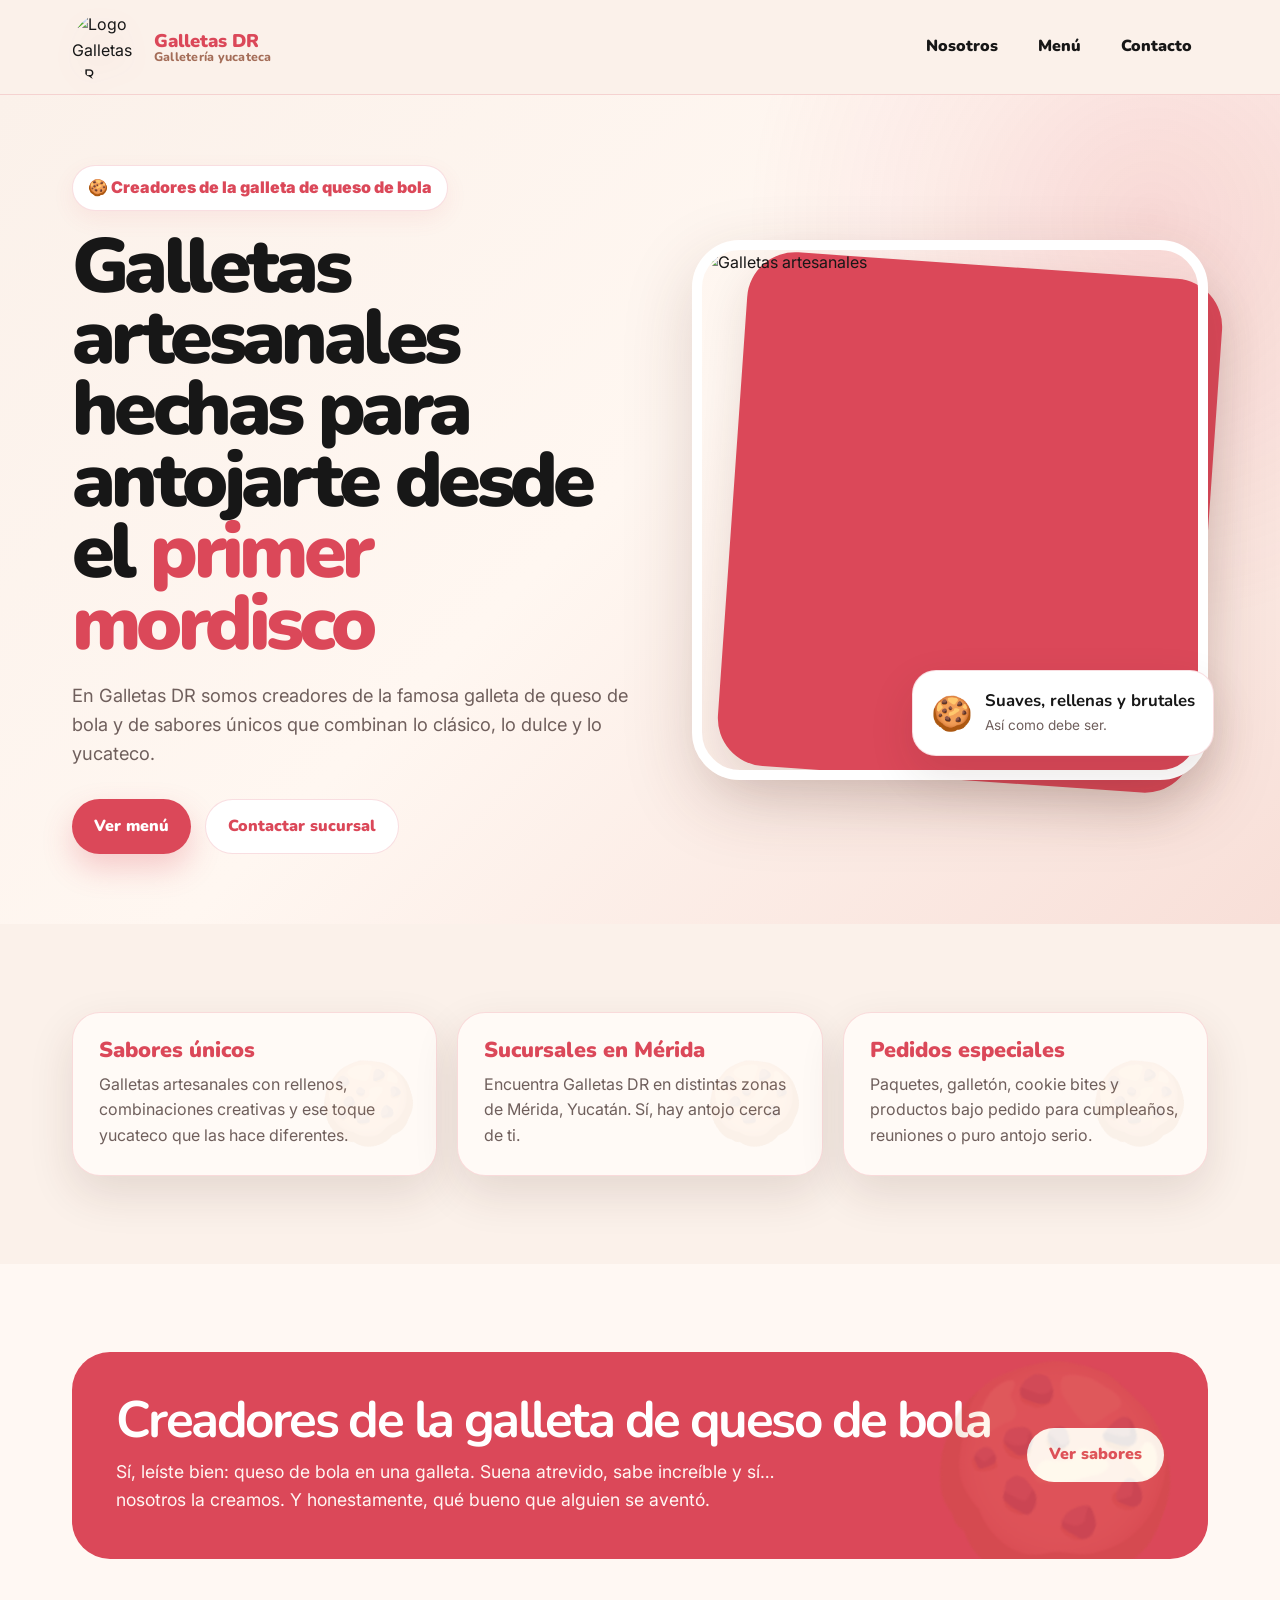
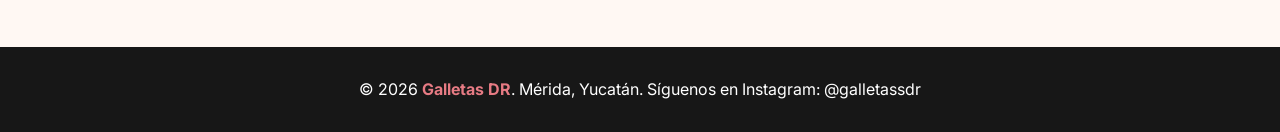
==== index.html @ c4bf31e7 "Add files via upload" ====
<!DOCTYPE html>
<html lang="es">
<head>
  <meta charset="UTF-8">
  <meta name="viewport" content="width=device-width, initial-scale=1.0">
  <title>Galletas DR | Galletería Yucateca</title>
  <link rel="preconnect" href="https://fonts.googleapis.com">
  <link rel="preconnect" href="https://fonts.gstatic.com" crossorigin>
  <link href="https://fonts.googleapis.com/css2?family=Inter:wght@400;500;600;700;800;900&family=Nunito:wght@800;900;1000&display=swap" rel="stylesheet">
  <link rel="stylesheet" href="styles.css">
</head>
<body>
  <div class="cookie-bg"></div>
  <header class="topbar">
    <nav class="nav">
      <a href="index.html" class="logo-link" aria-label="Volver al inicio">
        <img src="assets/logo.png" alt="Logo Galletas DR">
        <div class="brand-name">Galletas DR<span>Galletería yucateca</span></div>
      </a>
      <button class="menu-toggle" aria-label="Abrir menú">☰</button>
      <div class="nav-links">
        <a href="nosotros.html">Nosotros</a>
        <a href="menu.html">Menú</a>
        <a href="contacto.html">Contacto</a>
      </div>
    </nav>
  </header>

  <main>
    <section class="home-hero">
      <div class="container hero-grid">
        <div class="hero-copy">
          <span class="badge">🍪 Creadores de la galleta de queso de bola</span>
          <h1>Galletas artesanales hechas para antojarte desde el <span>primer mordisco</span></h1>
          <p>En Galletas DR somos creadores de la famosa galleta de queso de bola y de sabores únicos que combinan lo clásico, lo dulce y lo yucateco.</p>
          <div class="btn-row">
            <a class="btn btn-primary" href="menu.html">Ver menú</a>
            <a class="btn btn-soft" href="contacto.html">Contactar sucursal</a>
          </div>
        </div>
        <div class="hero-visual">
          <div class="blob-card"></div>
          <div class="hero-photo">
            <img src="https://images.unsplash.com/photo-1499636136210-6f4ee915583e?auto=format&fit=crop&w=1200&q=80" alt="Galletas artesanales">
          </div>
          <div class="float-cookie">
            <div class="cookie-icon">🍪</div>
            <div><strong>Suaves, rellenas y brutales</strong><span>Así como debe ser.</span></div>
          </div>
        </div>
      </div>
    </section>

    <section class="section">
      <div class="container benefit-grid">
        <div class="card"><h3>Sabores únicos</h3><p>Galletas artesanales con rellenos, combinaciones creativas y ese toque yucateco que las hace diferentes.</p></div>
        <div class="card"><h3>Sucursales en Mérida</h3><p>Encuentra Galletas DR en distintas zonas de Mérida, Yucatán. Sí, hay antojo cerca de ti.</p></div>
        <div class="card"><h3>Pedidos especiales</h3><p>Paquetes, galletón, cookie bites y productos bajo pedido para cumpleaños, reuniones o puro antojo serio.</p></div>
      </div>
    </section>

    <section class="section alt">
      <div class="container">
        <div class="highlight">
          <div>
            <h2>Creadores de la galleta de queso de bola</h2>
            <p>Sí, leíste bien: queso de bola en una galleta. Suena atrevido, sabe increíble y sí… nosotros la creamos. Y honestamente, qué bueno que alguien se aventó.</p>
          </div>
          <a href="menu.html" class="btn">Ver sabores</a>
        </div>
      </div>
    </section>
  </main>

  <footer class="footer"><p>© 2026 <strong>Galletas DR</strong>. Mérida, Yucatán. Síguenos en Instagram: @galletassdr</p></footer>
  <script src="script.js"></script>
</body>
</html>
---- styles.css ----
:root{
  --cream:#fbf1ea;
  --cream-2:#fff8f3;
  --coral:#db4859;
  --coral-dark:#bd3c4c;
  --rose:#e77b84;
  --brown:#a46d58;
  --ink:#171717;
  --muted:#6f5f5c;
  --card:#fffaf6;
  --line:rgba(219,72,89,.18);
  --shadow:0 18px 45px rgba(65,34,28,.12);
  --radius:28px;
}

*{margin:0;padding:0;box-sizing:border-box}
html{scroll-behavior:smooth}
body{
  font-family:'Inter',system-ui,-apple-system,BlinkMacSystemFont,'Segoe UI',sans-serif;
  background:var(--cream);
  color:var(--ink);
  line-height:1.6;
  overflow-x:hidden;
}
a{text-decoration:none;color:inherit}
img{max-width:100%;display:block}

h1,h2,h3,.brand-name,.price,.nav-links a,.btn{
  font-family:'Nunito',system-ui,sans-serif;
}

.cookie-bg{
  position:fixed;
  inset:auto -80px 50px auto;
  width:260px;
  height:260px;
  opacity:.055;
  pointer-events:none;
  z-index:-1;
  background:url('assets/logo.png') center/contain no-repeat;
  transform:rotate(-16deg);
}

.topbar{
  position:sticky;
  top:0;
  z-index:50;
  background:rgba(251,241,234,.9);
  backdrop-filter:blur(18px);
  border-bottom:1px solid var(--line);
}
.nav{
  max-width:1180px;
  margin:auto;
  padding:12px 22px;
  display:flex;
  align-items:center;
  justify-content:space-between;
  gap:20px;
}
.logo-link{display:flex;align-items:center;gap:12px}
.logo-link img{
  width:70px;height:70px;object-fit:contain;border-radius:50%;
  filter:drop-shadow(0 8px 14px rgba(219,72,89,.12));
}
.brand-name{font-size:1.15rem;font-weight:900;color:var(--coral);line-height:1.05}
.brand-name span{display:block;font-size:.78rem;color:var(--brown);font-weight:800;letter-spacing:.02em}
.nav-links{display:flex;align-items:center;gap:8px}
.nav-links a{
  padding:10px 16px;border-radius:999px;font-weight:900;color:var(--ink);
  transition:.25s ease;
}
.nav-links a:hover,.nav-links a.active{background:var(--coral);color:#fff;transform:translateY(-2px)}
.menu-toggle{display:none;border:0;background:var(--coral);color:white;border-radius:14px;padding:10px 13px;font-size:1.2rem}

.container{max-width:1180px;margin:auto;padding:0 22px}
.page-hero,.home-hero{position:relative;overflow:hidden}
.home-hero{
  min-height:calc(100vh - 94px);
  display:flex;align-items:center;
  padding:70px 0;
  background:
    radial-gradient(circle at 90% 15%, rgba(219,72,89,.15), transparent 30%),
    linear-gradient(135deg,var(--cream) 0%,#fff7f1 48%,#f8dfd8 100%);
}
.hero-grid{display:grid;grid-template-columns:1fr .9fr;gap:46px;align-items:center}
.badge{
  display:inline-flex;align-items:center;gap:8px;
  background:#fff;border:1px solid var(--line);color:var(--coral);
  padding:9px 15px;border-radius:999px;font-weight:900;margin-bottom:20px;box-shadow:0 8px 22px rgba(219,72,89,.08);
}
.hero-copy h1,.page-hero h1{
  font-size:clamp(2.6rem,6vw,5.8rem);
  line-height:.93;letter-spacing:-.06em;font-weight:1000;color:var(--ink);
  margin-bottom:22px;
}
.hero-copy h1 span,.page-hero h1 span{color:var(--coral)}
.hero-copy p,.page-hero p{font-size:1.14rem;color:var(--muted);max-width:690px;margin-bottom:30px}
.btn-row{display:flex;gap:14px;flex-wrap:wrap}
.btn{
  display:inline-flex;align-items:center;justify-content:center;gap:8px;
  border:0;border-radius:999px;padding:14px 22px;font-weight:1000;font-size:1rem;cursor:pointer;transition:.25s ease;
}
.btn-primary{background:var(--coral);color:white;box-shadow:0 14px 30px rgba(219,72,89,.25)}
.btn-primary:hover{background:var(--coral-dark);transform:translateY(-3px)}
.btn-soft{background:white;color:var(--coral);border:1px solid var(--line)}
.btn-soft:hover{transform:translateY(-3px);box-shadow:var(--shadow)}
.btn-dark{background:var(--ink);color:white}
.btn-dark:hover{transform:translateY(-3px);filter:brightness(1.1)}

.hero-visual{position:relative;min-height:520px}
.blob-card{
  position:absolute;inset:25px 0 0 40px;border-radius:48px;background:var(--coral);
  transform:rotate(4deg);box-shadow:var(--shadow);
}
.hero-photo{
  position:relative;border-radius:48px;overflow:hidden;min-height:520px;box-shadow:0 24px 70px rgba(91,43,32,.18);
  border:10px solid #fff;
}
.hero-photo img{width:100%;height:520px;object-fit:cover}
.float-cookie{
  position:absolute;right:-6px;bottom:24px;background:white;border:1px solid var(--line);
  border-radius:24px;padding:15px 18px;box-shadow:var(--shadow);display:flex;align-items:center;gap:12px;
  animation:float 3.2s ease-in-out infinite;
}
.cookie-icon{font-size:2.1rem;color:var(--coral)}
.float-cookie strong{font-family:'Nunito';font-size:1.05rem}.float-cookie span{display:block;color:var(--muted);font-size:.85rem}
@keyframes float{0%,100%{transform:translateY(0)}50%{transform:translateY(-10px)}}

.section{padding:88px 0}
.section.alt{background:var(--cream-2)}
.section-head{text-align:center;margin-bottom:46px}
.section-head .eyebrow{color:var(--coral);font-weight:1000;text-transform:uppercase;letter-spacing:.12em;font-size:.85rem}
.section-head h2{font-size:clamp(2rem,4vw,3.5rem);line-height:1;letter-spacing:-.045em;margin-top:9px}
.section-head p{max-width:760px;margin:14px auto 0;color:var(--muted);font-size:1.05rem}

.benefit-grid,.branch-grid,.menu-grid,.contact-grid,.feature-grid{display:grid;gap:20px}
.benefit-grid{grid-template-columns:repeat(3,1fr)}
.card{
  background:var(--card);border:1px solid var(--line);border-radius:var(--radius);padding:26px;box-shadow:var(--shadow);
  position:relative;overflow:hidden;
}
.card::after{
  content:'🍪';position:absolute;right:18px;bottom:10px;font-size:5rem;opacity:.05;transform:rotate(-18deg);
}
.card h3{font-size:1.35rem;line-height:1.05;margin-bottom:10px;color:var(--coral);font-weight:1000}
.card p{color:var(--muted)}

.highlight{
  background:var(--coral);color:white;border-radius:38px;padding:44px;display:grid;grid-template-columns:1fr auto;gap:25px;align-items:center;overflow:hidden;position:relative;
}
.highlight::before{content:'🍪';font-size:13rem;position:absolute;right:20px;top:-50px;opacity:.12;transform:rotate(20deg)}
.highlight h2{font-size:clamp(2rem,4vw,4rem);line-height:.95;letter-spacing:-.05em;margin-bottom:14px}
.highlight p{max-width:720px;color:#fff6f3;font-size:1.1rem}.highlight .btn{background:white;color:var(--coral)}

.page-hero{padding:76px 0 58px;background:linear-gradient(135deg,#fff8f3,var(--cream),#f6ddd7)}
.page-hero .container{display:grid;grid-template-columns:1fr .55fr;align-items:center;gap:40px}
.page-hero-logo{justify-self:end;width:240px;opacity:.95;filter:drop-shadow(0 18px 24px rgba(219,72,89,.12));animation:spinTiny 18s linear infinite}
@keyframes spinTiny{to{transform:rotate(360deg)}}

.about-split{display:grid;grid-template-columns:1fr 1fr;gap:28px;align-items:stretch}
.story-card{background:var(--coral);color:white;border-radius:38px;padding:36px;box-shadow:var(--shadow)}
.story-card h2{font-size:clamp(2rem,4vw,3.3rem);line-height:.98;letter-spacing:-.05em;margin-bottom:18px}
.story-card p{margin-bottom:16px;color:#fff7f5}.story-card strong{color:white}
.hours-card{background:var(--ink);color:white;border-radius:38px;padding:36px;position:relative;overflow:hidden}
.hours-card::after{content:'10:30';position:absolute;right:-10px;bottom:-35px;font-family:'Nunito';font-size:6rem;font-weight:1000;opacity:.08}
.hours-card h3{font-size:2.2rem;color:var(--rose);line-height:1;margin-bottom:18px}
.hours-card .time{font-family:'Nunito';font-size:clamp(2rem,5vw,4rem);font-weight:1000;letter-spacing:-.05em;margin:10px 0;color:white}
.branch-grid{grid-template-columns:repeat(4,1fr)}
.branch-card{background:#fff;border:1px solid var(--line);border-radius:22px;padding:22px;transition:.25s ease}
.branch-card:hover{transform:translateY(-5px);box-shadow:var(--shadow)}
.branch-card h3{color:var(--coral);font-size:1.2rem}.branch-card p{font-weight:900;color:var(--ink);margin-top:6px}

.menu-toolbar{display:flex;justify-content:center;gap:10px;flex-wrap:wrap;margin-bottom:28px;position:sticky;top:96px;z-index:20;background:rgba(251,241,234,.9);backdrop-filter:blur(14px);padding:12px;border-radius:999px;border:1px solid var(--line)}
.pill{padding:9px 14px;border-radius:999px;background:white;color:var(--coral);font-family:'Nunito';font-weight:1000;border:1px solid var(--line);font-size:.9rem}
.menu-category{margin-bottom:48px;scroll-margin-top:130px}
.category-title{display:flex;align-items:center;gap:13px;margin-bottom:18px}
.category-title h2{font-size:clamp(1.9rem,4vw,3.2rem);line-height:1;letter-spacing:-.045em;color:var(--ink)}
.category-title span{font-size:2rem}
.menu-grid{grid-template-columns:repeat(3,1fr)}
.menu-item{background:#fff;border:1px solid var(--line);border-radius:24px;padding:24px;position:relative;overflow:hidden;transition:.25s ease;min-height:190px}
.menu-item:hover{transform:translateY(-6px);box-shadow:var(--shadow)}
.menu-item::before{content:'●';position:absolute;right:20px;top:12px;color:var(--coral);opacity:.16;font-size:2rem}
.item-top{display:flex;justify-content:space-between;gap:12px;align-items:flex-start;margin-bottom:10px}
.item-top h3{font-size:1.32rem;line-height:1.08;font-weight:1000;color:var(--ink)}
.price{color:var(--brown);font-weight:1000;font-size:1.25rem;white-space:nowrap}
.menu-item p{color:var(--muted);font-size:.95rem;text-transform:uppercase;line-height:1.45}
.tag{display:inline-flex;margin-bottom:12px;background:rgba(219,72,89,.1);color:var(--coral);border-radius:999px;padding:5px 10px;font-size:.78rem;font-weight:900;text-transform:none}
.note-box{background:var(--ink);color:white;border-radius:28px;padding:28px;margin-top:18px}.note-box h3{color:var(--rose);font-size:1.5rem}.note-box p,.note-box li{color:#f6ded8}.note-box ul{margin-left:18px;margin-top:8px}

.contact-layout{display:grid;grid-template-columns:.9fr 1.1fr;gap:28px;align-items:start}
.info-panel{background:var(--coral);color:white;border-radius:36px;padding:32px;position:sticky;top:126px}
.info-panel h2{font-size:2.3rem;line-height:1;letter-spacing:-.045em;margin-bottom:14px}.info-panel p{color:#fff6f3;margin-bottom:20px}
.info-list{display:grid;gap:12px;margin-top:20px}.info-row{background:rgba(255,255,255,.13);border:1px solid rgba(255,255,255,.16);border-radius:18px;padding:14px}.info-row strong{display:block}
.contact-grid{grid-template-columns:repeat(2,1fr)}
.contact-card{background:#fff;border:1px solid var(--line);border-radius:24px;padding:22px;box-shadow:0 8px 20px rgba(65,34,28,.06)}
.contact-card h3{color:var(--coral);font-size:1.3rem}.contact-card p{font-weight:900;margin:5px 0 15px}.contact-actions{display:flex;gap:8px;flex-wrap:wrap}.small-btn{padding:9px 13px;border-radius:999px;background:var(--coral);color:white;font-weight:1000;font-family:'Nunito';font-size:.9rem}.small-btn.secondary{background:var(--ink)}
.form-card{grid-column:1/-1;background:#fff;border:1px solid var(--line);border-radius:28px;padding:28px;box-shadow:var(--shadow)}
.form-card h3{font-size:2rem;line-height:1;color:var(--coral);margin-bottom:18px}
.form-grid{display:grid;grid-template-columns:repeat(2,1fr);gap:16px}.form-group.full{grid-column:1/-1}
label{display:block;font-weight:900;margin-bottom:6px;color:var(--ink)}
input,select,textarea{width:100%;border:1px solid rgba(23,23,23,.14);background:#fffaf6;border-radius:16px;padding:14px 15px;font-family:inherit;font-size:1rem;outline:none}textarea{min-height:120px;resize:vertical}input:focus,select:focus,textarea:focus{border-color:var(--coral);box-shadow:0 0 0 4px rgba(219,72,89,.12)}

.footer{background:var(--ink);color:#fff;padding:30px 22px;text-align:center}.footer strong{color:var(--rose)}

@media(max-width:980px){
  .hero-grid,.page-hero .container,.about-split,.contact-layout,.highlight{grid-template-columns:1fr}
  .page-hero-logo{justify-self:start;width:180px}.benefit-grid{grid-template-columns:1fr}.menu-grid{grid-template-columns:repeat(2,1fr)}.branch-grid{grid-template-columns:repeat(2,1fr)}.contact-grid{grid-template-columns:1fr}.info-panel{position:relative;top:auto}
}
@media(max-width:720px){
  .nav{padding:10px 16px}.brand-name{display:none}.menu-toggle{display:block}.nav-links{position:absolute;top:86px;left:16px;right:16px;display:none;flex-direction:column;background:#fff;border:1px solid var(--line);border-radius:22px;padding:14px;box-shadow:var(--shadow)}.nav-links.open{display:flex}.nav-links a{width:100%;text-align:center}.home-hero{padding:44px 0}.hero-visual{min-height:360px}.blob-card{inset:18px 0 0 20px}.hero-photo,.hero-photo img{min-height:360px;height:360px;border-radius:34px}.float-cookie{right:8px;bottom:10px}.section{padding:64px 0}.menu-grid,.branch-grid,.form-grid{grid-template-columns:1fr}.menu-toolbar{position:relative;top:auto;border-radius:22px}.highlight{padding:30px}.logo-link img{width:64px;height:64px}
}
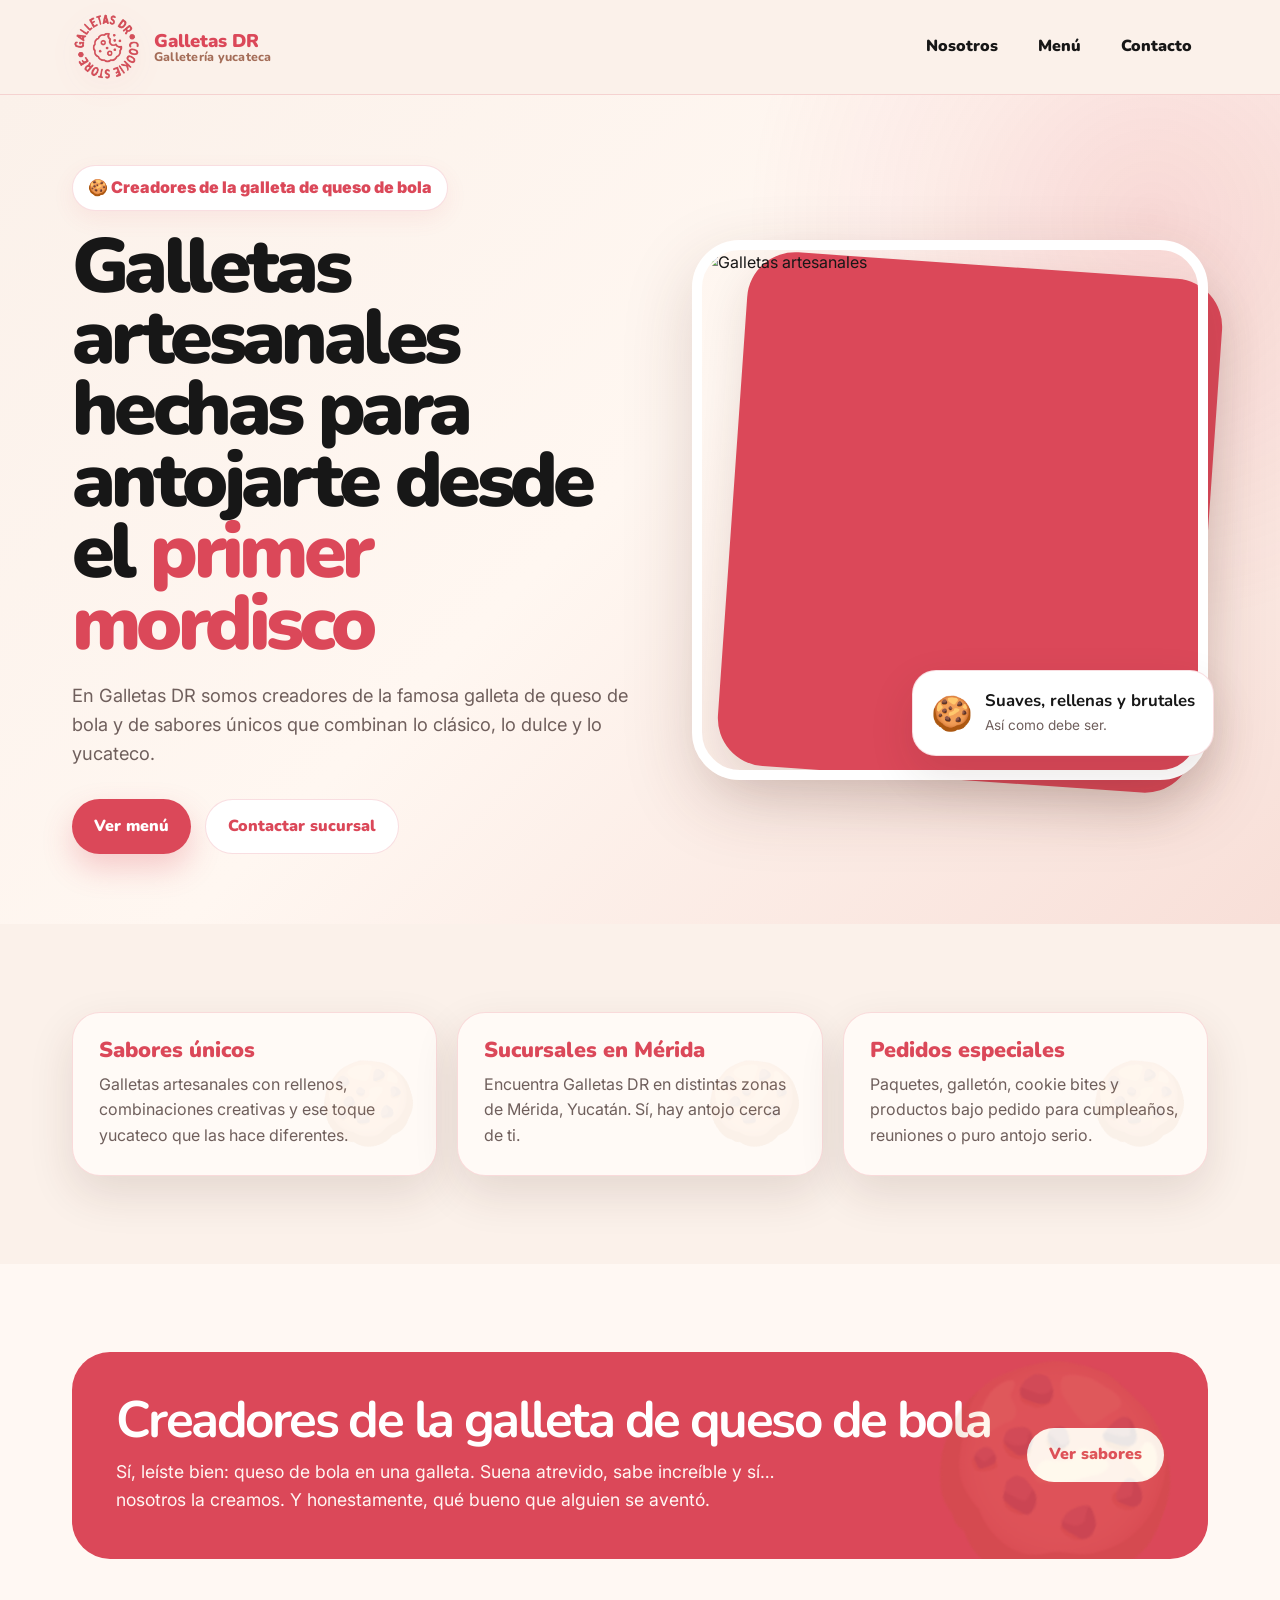
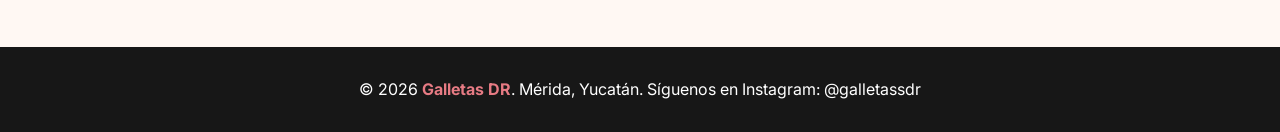
==== commit 51850f9e: "Update logo image source in index.html" ====
--- a/index.html
+++ b/index.html
@@ -14,7 +14,7 @@
   <header class="topbar">
     <nav class="nav">
       <a href="index.html" class="logo-link" aria-label="Volver al inicio">
-        <img src="assets/logo.png" alt="Logo Galletas DR">
+        <img src="logo.png" alt="Logo Galletas DR">
         <div class="brand-name">Galletas DR<span>Galletería yucateca</span></div>
       </a>
       <button class="menu-toggle" aria-label="Abrir menú">☰</button>
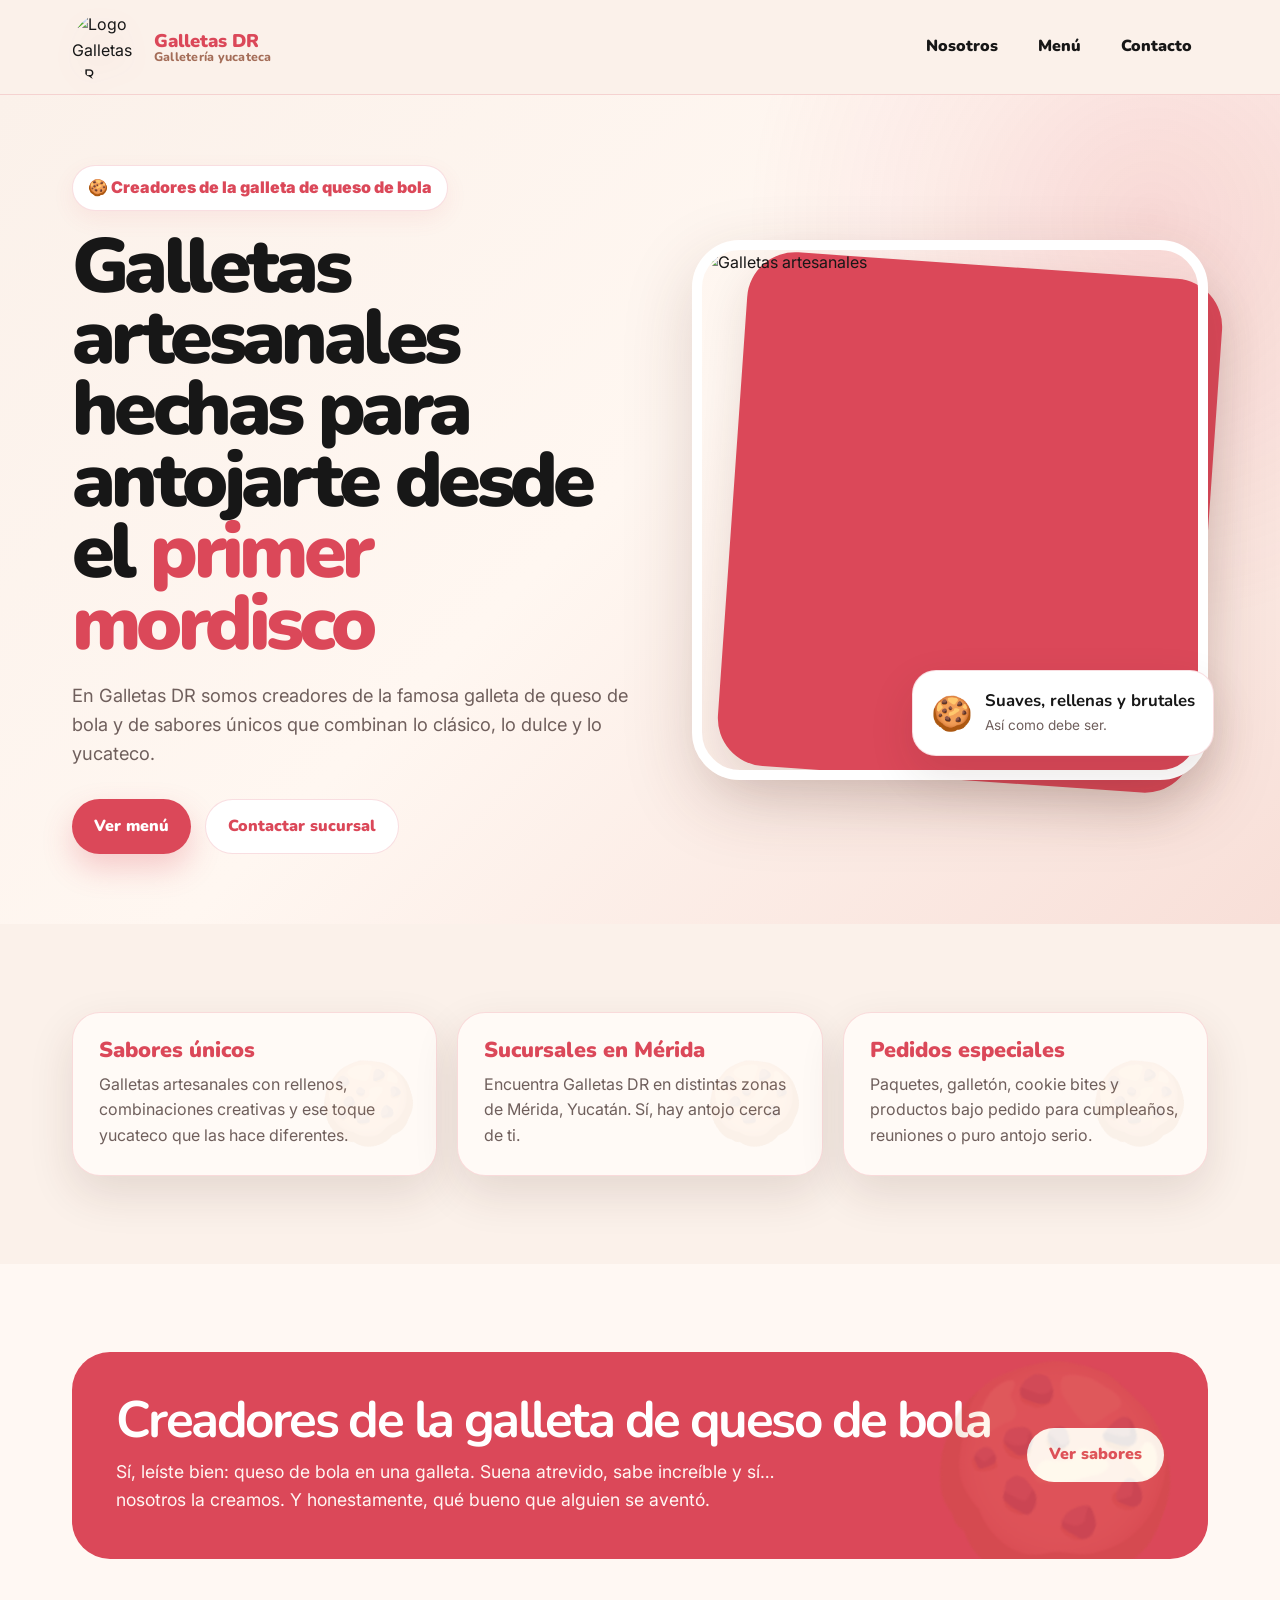
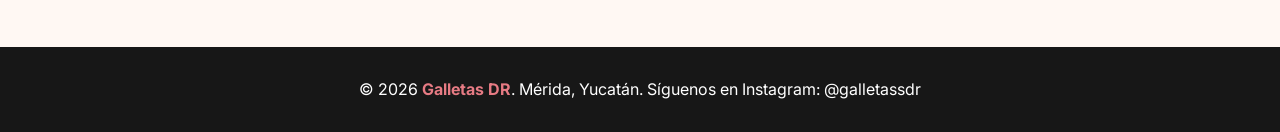
==== commit ebaf290d: "Update logo image source path in index.html" ====
--- a/index.html
+++ b/index.html
@@ -14,7 +14,7 @@
   <header class="topbar">
     <nav class="nav">
       <a href="index.html" class="logo-link" aria-label="Volver al inicio">
-        <img src="logo.png" alt="Logo Galletas DR">
+        <img src="assets/logo.png" alt="Logo Galletas DR">
         <div class="brand-name">Galletas DR<span>Galletería yucateca</span></div>
       </a>
       <button class="menu-toggle" aria-label="Abrir menú">☰</button>
